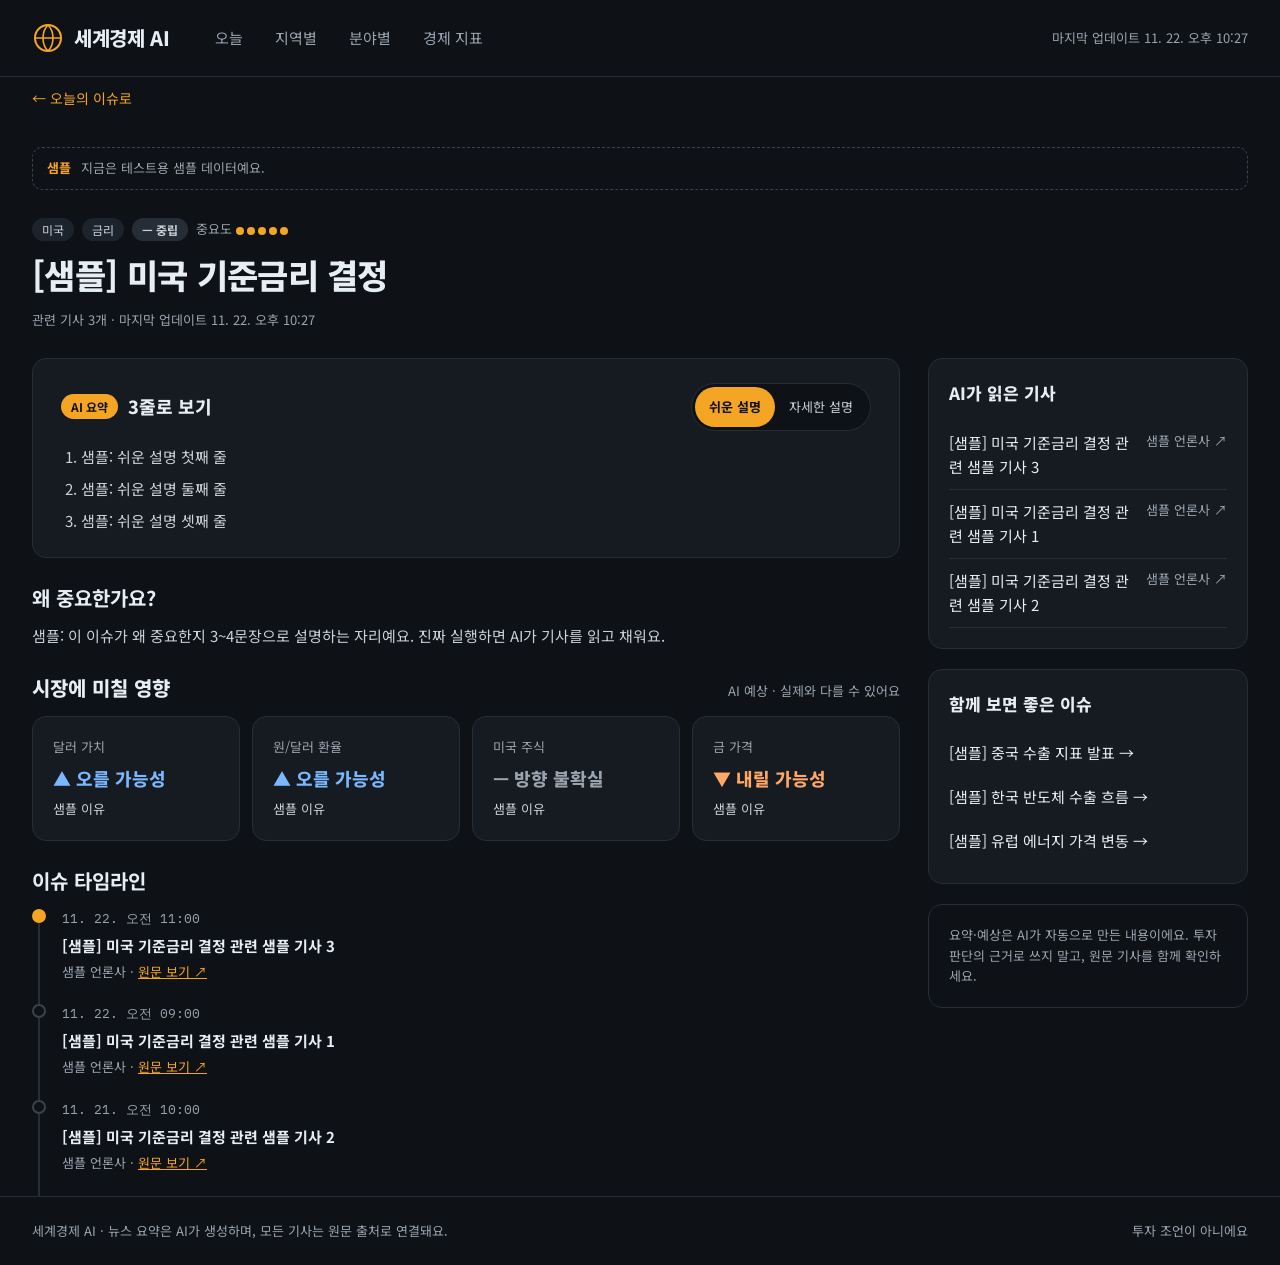
==== site/issue.html @ 6884eb8d "Add files via upload" ====
<!doctype html>
<html lang="ko">
<head>
<meta charset="utf-8">
<meta name="viewport" content="width=device-width, initial-scale=1">
<title>이슈 상세 — 세계경제 AI</title>
<link rel="preconnect" href="https://fonts.googleapis.com">
<link href="https://fonts.googleapis.com/css2?family=Noto+Sans+KR:wght@400;500;700;800&family=IBM+Plex+Mono:wght@500;600&display=swap" rel="stylesheet">
<link rel="stylesheet" href="style.css">
</head>
<body>
<header class="top">
  <div class="wrap">
    <a href="index.html" class="logo">
      <svg width="32" height="32" viewBox="0 0 32 32" fill="none" aria-hidden="true"><circle cx="16" cy="16" r="13" stroke="#F5A524" stroke-width="2"/><path d="M3 16h26M16 3c4 4 5 8.5 5 13s-1 9-5 13M16 3c-4 4-5 8.5-5 13s1 9 5 13" stroke="#F5A524" stroke-width="1.6"/></svg>
      세계경제 AI
    </a>
    <nav class="menu" aria-label="주요 메뉴">
      <a href="index.html">오늘</a>
      <a href="index.html#regions-h">지역별</a>
      <a href="index.html#sectors-h">분야별</a>
      <a href="index.html#tickers">경제 지표</a>
    </nav>
    <div class="spacer"></div>
    <span class="updated" data-updated></span>
  </div>
</header>

<main class="wrap" id="app">
  <a href="index.html" class="back">← 오늘의 이슈로</a>
  <div class="notice" data-sample hidden><b>샘플</b><span>지금은 테스트용 샘플 데이터예요.</span></div>

  <div style="display:flex;flex-direction:column;gap:12px">
    <div id="tags" style="display:flex;flex-wrap:wrap;gap:8px;align-items:center"></div>
    <h1 id="title" class="detail-title"></h1>
    <p id="meta" class="small" style="margin:0"></p>
  </div>

  <div class="columns">
    <div class="main-col" style="gap:24px">
      <section class="box summary" aria-labelledby="sum-h" style="padding:24px 28px;display:flex;flex-direction:column;gap:14px">
        <div class="section-head">
          <h2 id="sum-h" style="font-size:18px;display:flex;align-items:center;gap:10px"><span class="badge">AI 요약</span>3줄로 보기</h2>
          <div class="toggle" id="toggle" role="group" aria-label="설명 난이도">
            <button type="button" data-mode="easy" aria-pressed="true">쉬운 설명</button>
            <button type="button" data-mode="pro" aria-pressed="false">자세한 설명</button>
          </div>
        </div>
        <ol id="lines"></ol>
      </section>

      <section aria-labelledby="why-h" style="display:flex;flex-direction:column;gap:10px">
        <h2 id="why-h" style="font-size:20px">왜 중요한가요?</h2>
        <p id="why" style="margin:0;color:var(--text-2);max-width:760px"></p>
      </section>

      <section aria-labelledby="mkt-h" style="display:flex;flex-direction:column;gap:12px">
        <div class="section-head"><h2 id="mkt-h" style="font-size:20px">시장에 미칠 영향</h2><span class="small">AI 예상 · 실제와 다를 수 있어요</span></div>
        <div class="effects" id="effects"></div>
      </section>

      <section aria-labelledby="tl-h" style="display:flex;flex-direction:column;gap:12px">
        <h2 id="tl-h" style="font-size:20px">이슈 타임라인</h2>
        <ol class="timeline" id="timeline"></ol>
      </section>
    </div>

    <aside class="side-col">
      <section class="box" aria-labelledby="src-h">
        <h2 id="src-h">AI가 읽은 기사</h2>
        <ul class="src-list" id="sources"></ul>
      </section>
      <section class="box" aria-labelledby="rel-h">
        <h2 id="rel-h">함께 보면 좋은 이슈</h2>
        <div id="related"></div>
      </section>
      <section class="disclaimer">
        <p style="margin:0">요약·예상은 AI가 자동으로 만든 내용이에요. 투자 판단의 근거로 쓰지 말고, 원문 기사를 함께 확인하세요.</p>
      </section>
    </aside>
  </div>
</main>

<footer><div class="wrap">
  <span>세계경제 AI · 뉴스 요약은 AI가 생성하며, 모든 기사는 원문 출처로 연결돼요.</span>
  <span>투자 조언이 아니에요</span>
</div></footer>

<script src="app.js"></script>
<script>initIssue();</script>
</body>
</html>
---- site/style.css ----
/* 세계경제 AI — 어두운 대시보드 디자인 (첫 번째 시안) */
:root {
  --bg: #0E1116;
  --surface: #161B22;
  --chip: #1C232C;
  --line: #262D36;
  --line-strong: #3A424D;
  --text: #E6EDF3;
  --text-2: #C9D1D9;
  --muted: #9AA4AF;
  --accent: #F5A524;
  --pos: #79B8FF;
  --pos-bg: #12304D;
  --neg: #FFA766;
  --neg-bg: #3A2114;
}
* { box-sizing: border-box; }
body {
  margin: 0; background: var(--bg); color: var(--text);
  font-family: 'Noto Sans KR', system-ui, sans-serif; font-size: 15px; line-height: 1.6;
}
a { color: var(--accent); }
a:hover { color: #FFC861; }
.mono { font-family: 'IBM Plex Mono', ui-monospace, monospace; }
.sr { position: absolute; width: 1px; height: 1px; overflow: hidden; clip: rect(0 0 0 0); white-space: nowrap; }
.wrap { max-width: 1280px; margin: 0 auto; padding: 0 32px; }
@media (max-width: 640px) { .wrap { padding: 0 16px; } }

/* 머리글 */
header.top { border-bottom: 1px solid var(--line); }
header.top .wrap { padding-top: 16px; padding-bottom: 16px; display: flex; flex-wrap: wrap; align-items: center; gap: 16px 32px; }
.logo { display: flex; align-items: center; gap: 10px; color: var(--text); text-decoration: none; font-weight: 800; font-size: 20px; letter-spacing: -0.02em; }
nav.menu { display: flex; flex-wrap: wrap; gap: 4px; }
nav.menu a { padding: 10px 14px; border-radius: 8px; color: var(--muted); text-decoration: none; }
nav.menu a[aria-current="page"] { background: var(--chip); color: var(--text); font-weight: 700; }
.spacer { flex: 1 1 120px; }
.updated { font-size: 13px; color: var(--muted); }
input[type="search"] {
  width: 240px; max-width: 100%; height: 44px; padding: 0 14px; border-radius: 10px;
  border: 1px solid var(--line); background: var(--surface); color: var(--text); font: inherit; font-size: 14px;
}

main { padding-top: 28px; padding-bottom: 56px; display: flex; flex-direction: column; gap: 28px; }
.notice { display: flex; gap: 10px; padding: 10px 14px; border: 1px dashed var(--line-strong); border-radius: 10px; color: var(--muted); font-size: 13px; }
.notice b { color: var(--accent); white-space: nowrap; }

/* 지표 */
.tickers { display: grid; grid-template-columns: repeat(auto-fit, minmax(150px, 1fr)); gap: 12px; }
.ticker { background: var(--surface); border: 1px solid var(--line); border-radius: 12px; padding: 14px 16px; display: flex; flex-direction: column; gap: 6px; }
.ticker .name { font-size: 13px; color: var(--muted); }
.ticker .value { font-size: 20px; font-weight: 600; }
.ticker .row { display: flex; align-items: center; justify-content: space-between; gap: 8px; font-size: 13px; }
.up { color: var(--pos); } .down { color: var(--neg); } .flat { color: var(--muted); }

/* 공통 상자 */
.box { background: var(--surface); border: 1px solid var(--line); border-radius: 14px; padding: 20px; }
.badge { font-size: 12px; font-weight: 700; color: var(--bg); background: var(--accent); padding: 3px 10px; border-radius: 999px; }
h1, h2, h3 { margin: 0; }
.brief { border-radius: 16px; padding: 28px 32px; display: flex; flex-direction: column; gap: 16px; }
.brief h1 { font-size: 28px; line-height: 1.4; font-weight: 800; letter-spacing: -0.02em; max-width: 900px; }
.brief .facts { display: grid; grid-template-columns: repeat(auto-fit, minmax(220px, 1fr)); gap: 12px; }
.brief .fact { background: var(--bg); border-radius: 10px; padding: 14px 16px; }
.brief .fact span { display: block; font-size: 12px; color: var(--muted); }
.brief .fact b { font-weight: 700; }

.columns { display: flex; flex-wrap: wrap; gap: 28px; align-items: flex-start; }
.main-col { flex: 999 1 560px; min-width: 0; display: flex; flex-direction: column; gap: 16px; }
.side-col { flex: 1 1 320px; min-width: 0; display: flex; flex-direction: column; gap: 20px; }
.section-head { display: flex; align-items: baseline; justify-content: space-between; gap: 12px; flex-wrap: wrap; }
.section-head h2 { font-size: 22px; font-weight: 800; }
.small { font-size: 13px; color: var(--muted); }

/* 칩 */
.chips { display: flex; flex-wrap: wrap; gap: 8px; }
.chip-btn {
  min-height: 44px; padding: 0 16px; border-radius: 999px; font: inherit; font-size: 14px; cursor: pointer;
  background: var(--surface); color: var(--text-2); border: 1px solid var(--line);
}
.chip-btn[aria-pressed="true"] { background: var(--accent); color: var(--bg); border-color: var(--accent); font-weight: 700; }
.tag { padding: 2px 10px; border-radius: 999px; background: var(--chip); color: var(--text-2); font-size: 12px; }
.impact { padding: 2px 10px; border-radius: 999px; font-weight: 700; font-size: 12px; }
.impact.긍정 { background: var(--pos-bg); color: var(--pos); }
.impact.부정 { background: var(--neg-bg); color: var(--neg); }
.impact.중립 { background: var(--line); color: var(--text-2); }

/* 이슈 카드 */
.issue { background: var(--surface); border: 1px solid var(--line); border-radius: 14px; padding: 22px 24px; display: flex; gap: 20px; }
.issue .rank { font-size: 28px; font-weight: 600; color: var(--accent); width: 32px; flex: none; line-height: 1.1; }
.issue .body { flex: 1; min-width: 0; display: flex; flex-direction: column; gap: 10px; }
.issue .meta { display: flex; flex-wrap: wrap; align-items: center; gap: 8px; font-size: 12px; }
.issue h3 { font-size: 19px; font-weight: 700; line-height: 1.4; }
.issue ul { margin: 0; padding: 0; list-style: none; display: flex; flex-direction: column; gap: 4px; color: var(--text-2); font-size: 14px; }
.issue ul strong { color: var(--muted); font-weight: 500; margin-right: 8px; }
.issue .foot { display: flex; flex-wrap: wrap; align-items: center; gap: 16px; font-size: 13px; color: var(--muted); }
.issue .foot a { font-weight: 700; text-decoration: none; padding: 10px 0; margin-left: auto; }
.dots { display: inline-flex; gap: 3px; vertical-align: middle; }
.dots i { width: 8px; height: 8px; border-radius: 50%; background: var(--line-strong); }
.dots i.on { background: var(--accent); }
.empty { text-align: center; color: var(--muted); padding: 32px; }

/* 사이드 */
.side-col h2 { font-size: 17px; font-weight: 800; margin-bottom: 14px; }
.region-grid { display: grid; grid-template-columns: repeat(2, minmax(0, 1fr)); gap: 8px; }
.region-btn {
  text-align: left; min-height: 64px; padding: 10px 12px; border-radius: 10px; border: 1px solid var(--line);
  background: var(--bg); color: var(--text); font: inherit; cursor: pointer; display: flex; flex-direction: column; gap: 2px;
}
.region-btn small { font-size: 12px; }
.bar { display: flex; height: 8px; border-radius: 999px; overflow: hidden; background: var(--line); }
.bar .p { background: var(--pos); } .bar .n { background: #B5561F; }
.sector { display: flex; flex-direction: column; gap: 6px; margin-bottom: 12px; }
.sector .label { display: flex; justify-content: space-between; font-size: 14px; }
.legend { display: flex; gap: 16px; font-size: 12px; color: var(--muted); }
.legend span::before { content: ""; display: inline-block; width: 10px; height: 10px; border-radius: 2px; margin-right: 6px; vertical-align: -1px; }
.legend .lp::before { background: var(--pos); } .legend .ln::before { background: #B5561F; }
.disclaimer { border: 1px solid var(--line); border-radius: 14px; padding: 20px; font-size: 13px; color: var(--muted); }
.disclaimer h2 { font-size: 15px; color: var(--text); margin-bottom: 8px; }

footer { border-top: 1px solid var(--line); }
footer .wrap { padding-top: 24px; padding-bottom: 24px; display: flex; flex-wrap: wrap; justify-content: space-between; gap: 12px; font-size: 13px; color: var(--muted); }

/* 상세 페이지 */
.back { align-self: flex-start; text-decoration: none; font-size: 14px; padding: 10px 0; }
.detail-title { font-size: 34px; line-height: 1.3; font-weight: 800; letter-spacing: -0.02em; }
.toggle { display: flex; background: var(--bg); border: 1px solid var(--line); border-radius: 999px; padding: 3px; }
.toggle button { min-height: 40px; padding: 0 14px; border-radius: 999px; border: 0; font: inherit; font-size: 13px; cursor: pointer; background: transparent; color: var(--text-2); }
.toggle button[aria-pressed="true"] { background: var(--accent); color: var(--bg); font-weight: 700; }
.summary ol { margin: 0; padding-left: 20px; display: flex; flex-direction: column; gap: 8px; color: var(--text-2); }
.effects { display: grid; grid-template-columns: repeat(auto-fit, minmax(200px, 1fr)); gap: 12px; }
.effect { display: flex; flex-direction: column; gap: 6px; }
.effect .dir { font-size: 18px; font-weight: 800; }
.timeline { margin: 0; padding: 0; list-style: none; }
.timeline li { display: flex; gap: 16px; }
.timeline .rail { display: flex; flex-direction: column; align-items: center; width: 14px; flex: none; }
.timeline .rail i { width: 14px; height: 14px; border-radius: 50%; border: 2px solid var(--line-strong); background: var(--bg); }
.timeline li:first-child .rail i { background: var(--accent); border-color: var(--accent); }
.timeline .rail span { flex: 1; width: 2px; background: var(--line); }
.timeline .item { padding-bottom: 22px; display: flex; flex-direction: column; gap: 4px; min-width: 0; }
.src-list { margin: 0; padding: 0; list-style: none; }
.src-list a { display: flex; justify-content: space-between; gap: 12px; padding: 10px 0; border-bottom: 1px solid var(--line); text-decoration: none; color: var(--text); }
.src-list a span:last-child { color: var(--muted); font-size: 13px; flex: none; }
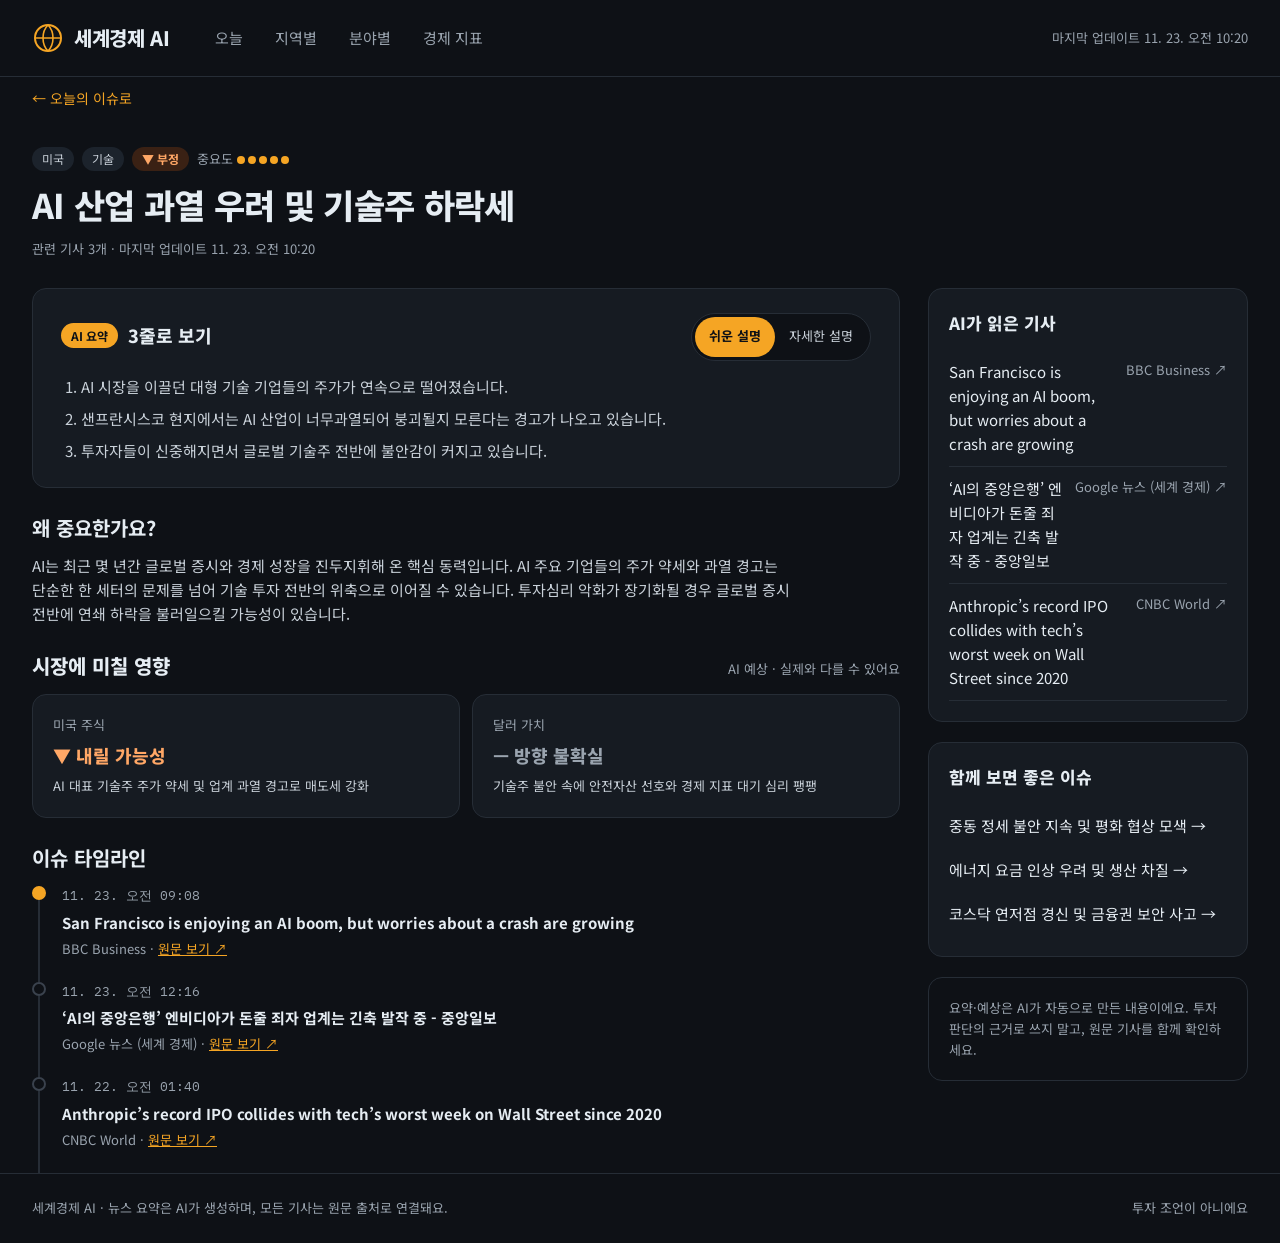
==== commit fea7e02a: "Add files via upload" ====
--- a/site/issue.html
+++ b/site/issue.html
@@ -22,12 +22,14 @@
       <a href="index.html#tickers">경제 지표</a>
     </nav>
     <div class="spacer"></div>
+    <div class="datenav" data-datenav hidden></div>
     <span class="updated" data-updated></span>
   </div>
 </header>
 
 <main class="wrap" id="app">
-  <a href="index.html" class="back">← 오늘의 이슈로</a>
+  <a href="index.html" class="back" data-keep-date>← 오늘의 이슈로</a>
+  <div class="notice past" data-past hidden><b>지난 기록</b><span></span><a href="index.html">최신으로 가기 →</a></div>
   <div class="notice" data-sample hidden><b>샘플</b><span>지금은 테스트용 샘플 데이터예요.</span></div>
 
   <div style="display:flex;flex-direction:column;gap:12px">
--- a/site/style.css
+++ b/site/style.css
@@ -15,6 +15,7 @@
   --neg-bg: #3A2114;
 }
 * { box-sizing: border-box; }
+[hidden] { display: none !important; }
 body {
   margin: 0; background: var(--bg); color: var(--text);
   font-family: 'Noto Sans KR', system-ui, sans-serif; font-size: 15px; line-height: 1.6;
@@ -139,3 +140,27 @@
 .src-list { margin: 0; padding: 0; list-style: none; }
 .src-list a { display: flex; justify-content: space-between; gap: 12px; padding: 10px 0; border-bottom: 1px solid var(--line); text-decoration: none; color: var(--text); }
 .src-list a span:last-child { color: var(--muted); font-size: 13px; flex: none; }
+
+/* 더 많은 이슈 목록 */
+.more-list { margin: 0; padding: 0; list-style: none; }
+.more-list a { display: flex; gap: 14px; align-items: center; padding: 12px 0; border-bottom: 1px solid var(--line); color: var(--text); text-decoration: none; }
+.more-list li:last-child a { border-bottom: 0; }
+.more-list .rank-s { color: var(--accent); width: 24px; flex: none; font-weight: 600; }
+.more-list .t { flex: 1; min-width: 0; font-weight: 700; }
+.more-list .t small { display: block; font-weight: 400; color: var(--muted); font-size: 13px; }
+.more-list .meta-s { display: flex; gap: 6px; flex: none; flex-wrap: wrap; justify-content: flex-end; }
+
+/* 날짜 고르기 */
+.datenav { display: flex; align-items: center; gap: 6px; }
+.datenav[hidden] { display: none; }
+.dn-btn {
+  width: 44px; height: 44px; border-radius: 10px; border: 1px solid var(--line); background: var(--surface);
+  color: var(--text); font: inherit; cursor: pointer;
+}
+.dn-btn:disabled { color: var(--line-strong); cursor: default; }
+.dn-select {
+  height: 44px; padding: 0 12px; border-radius: 10px; border: 1px solid var(--line); background: var(--surface);
+  color: var(--text); font: inherit; font-size: 14px; cursor: pointer;
+}
+.notice.past { border-style: solid; border-color: var(--accent); align-items: center; flex-wrap: wrap; }
+.notice.past a { margin-left: auto; font-weight: 700; text-decoration: none; }
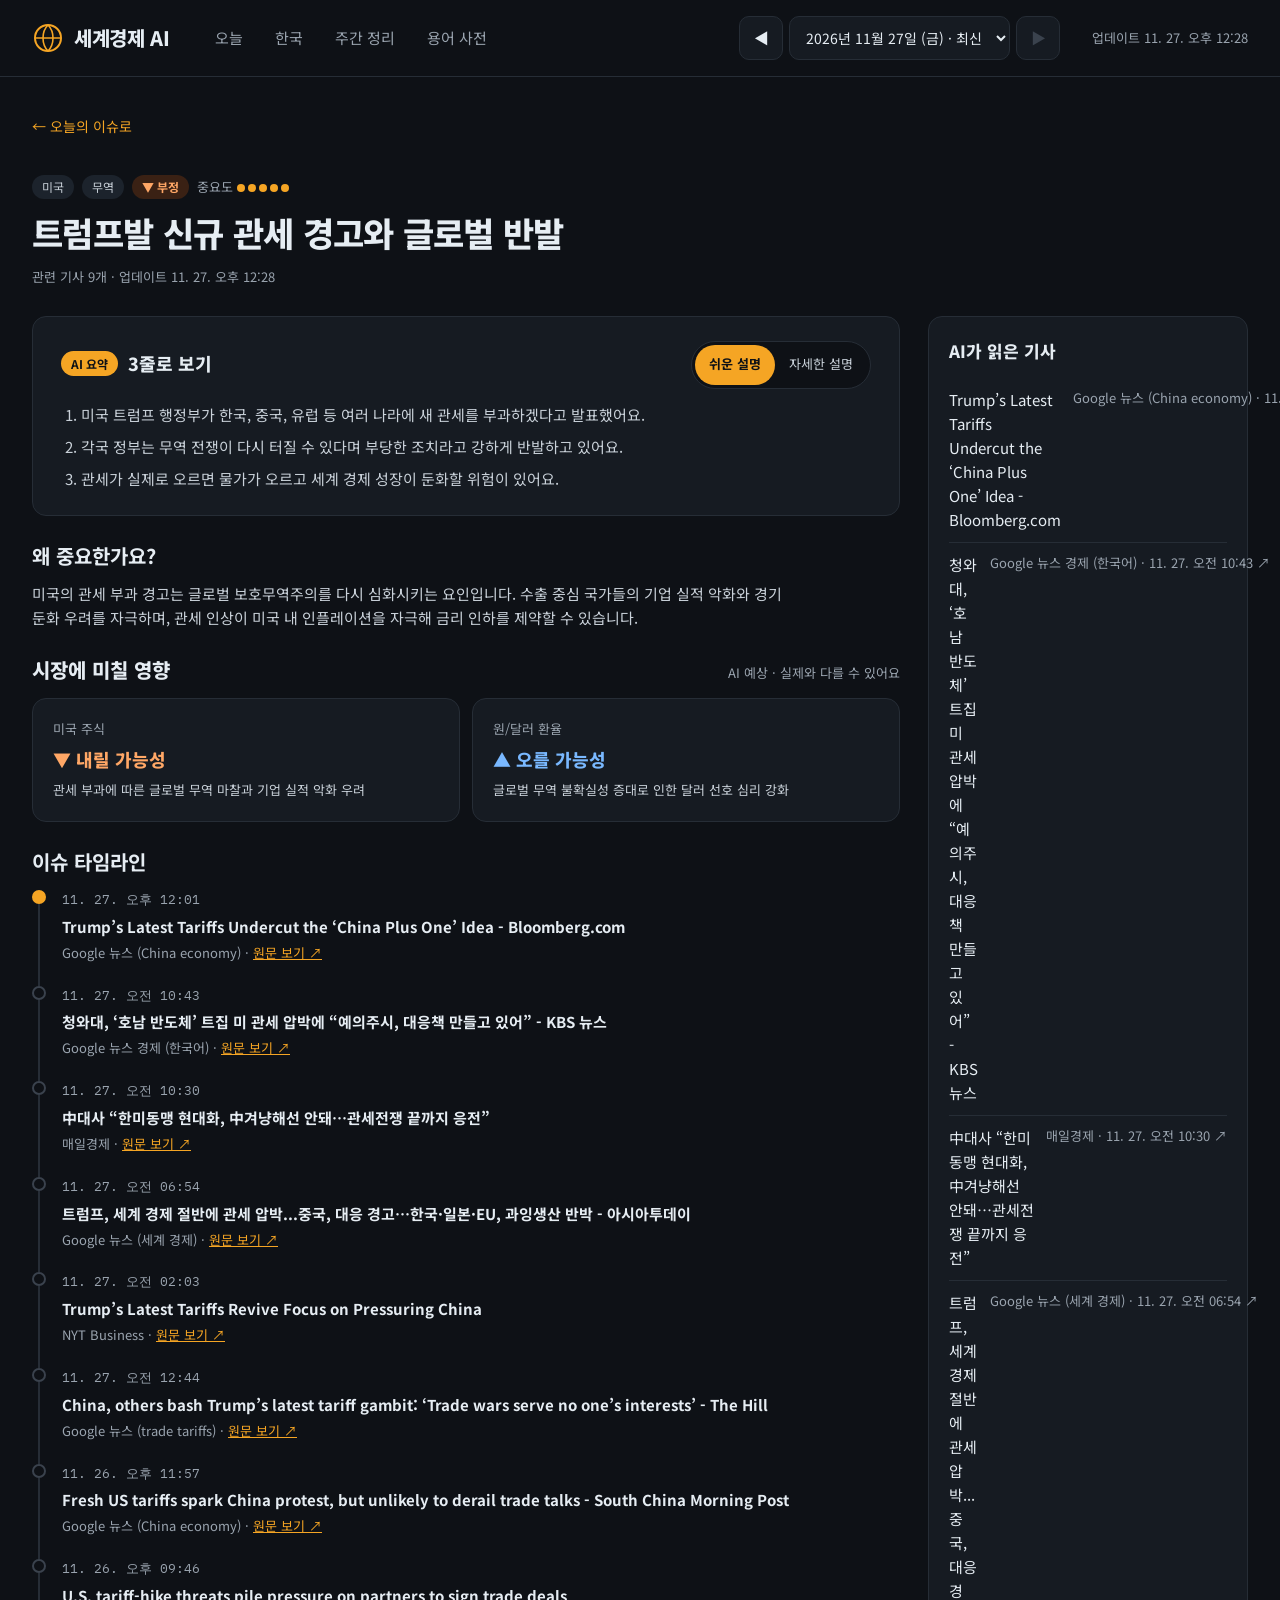
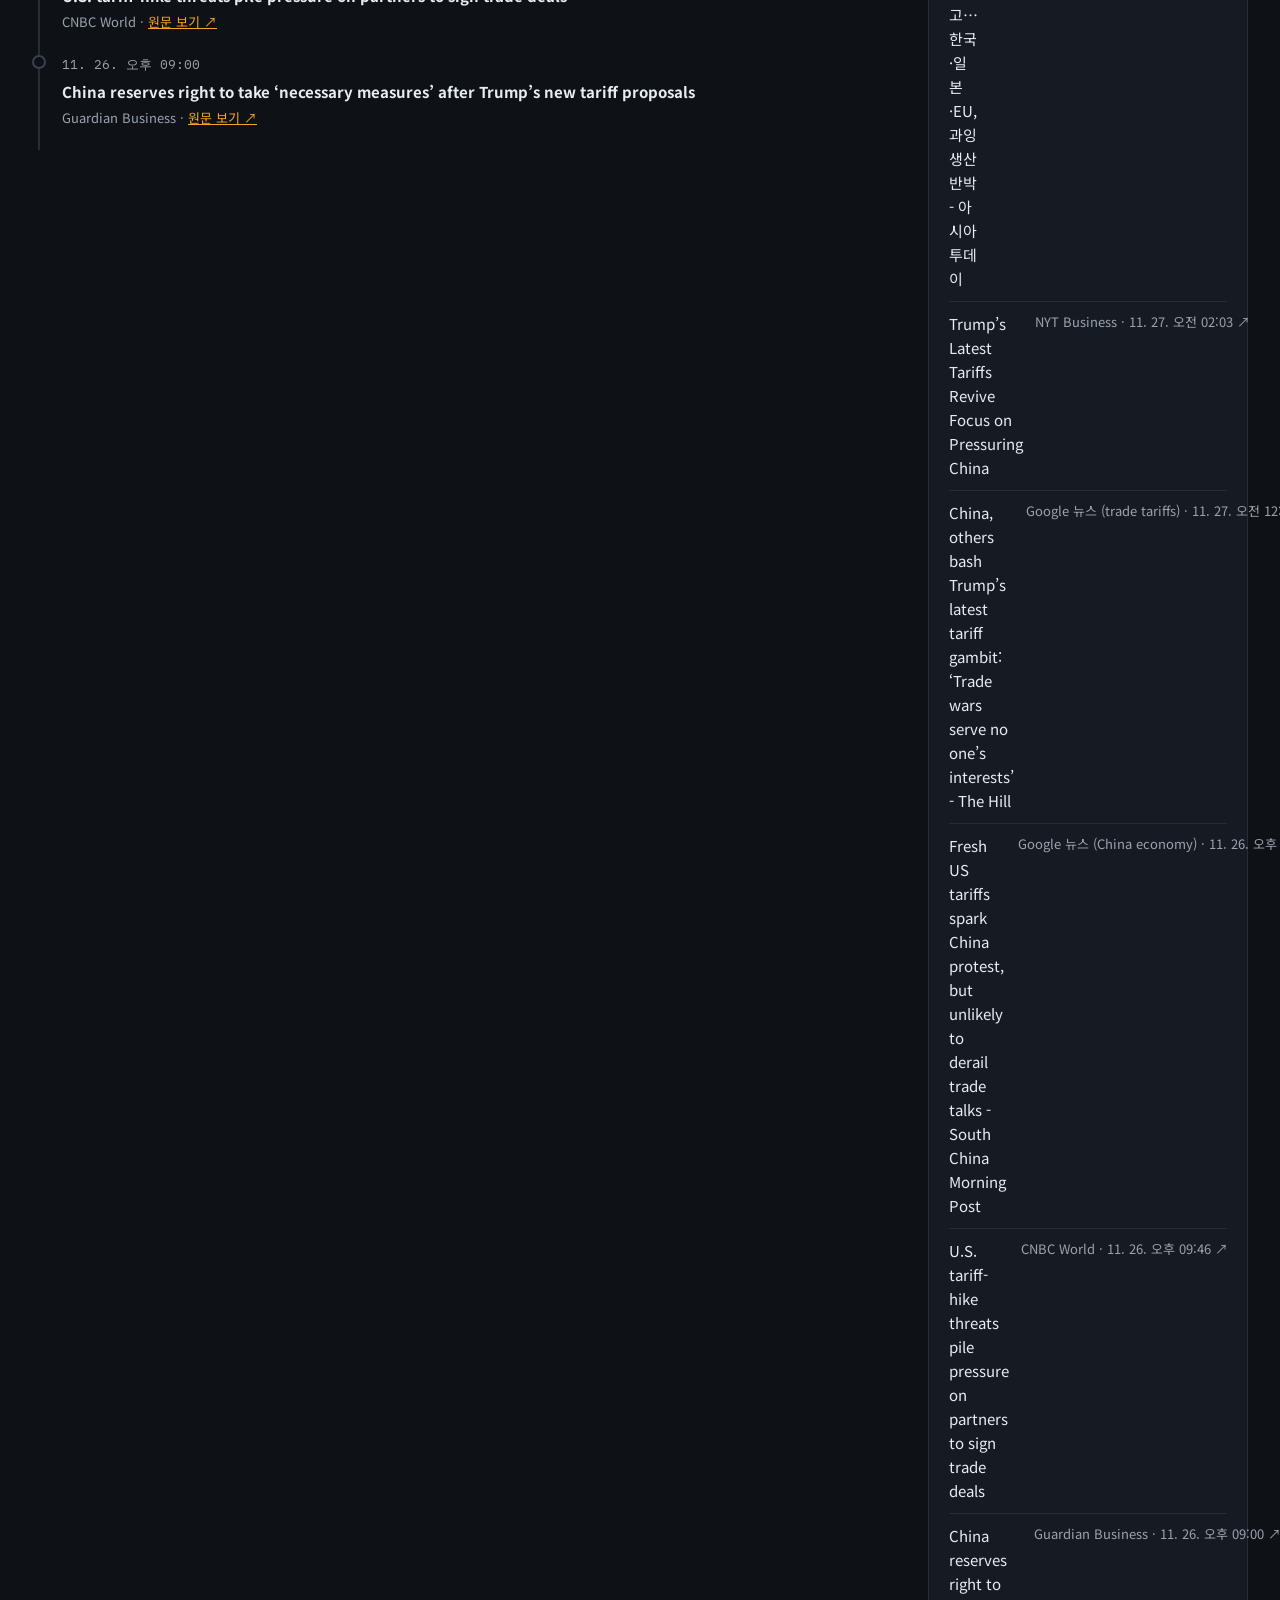
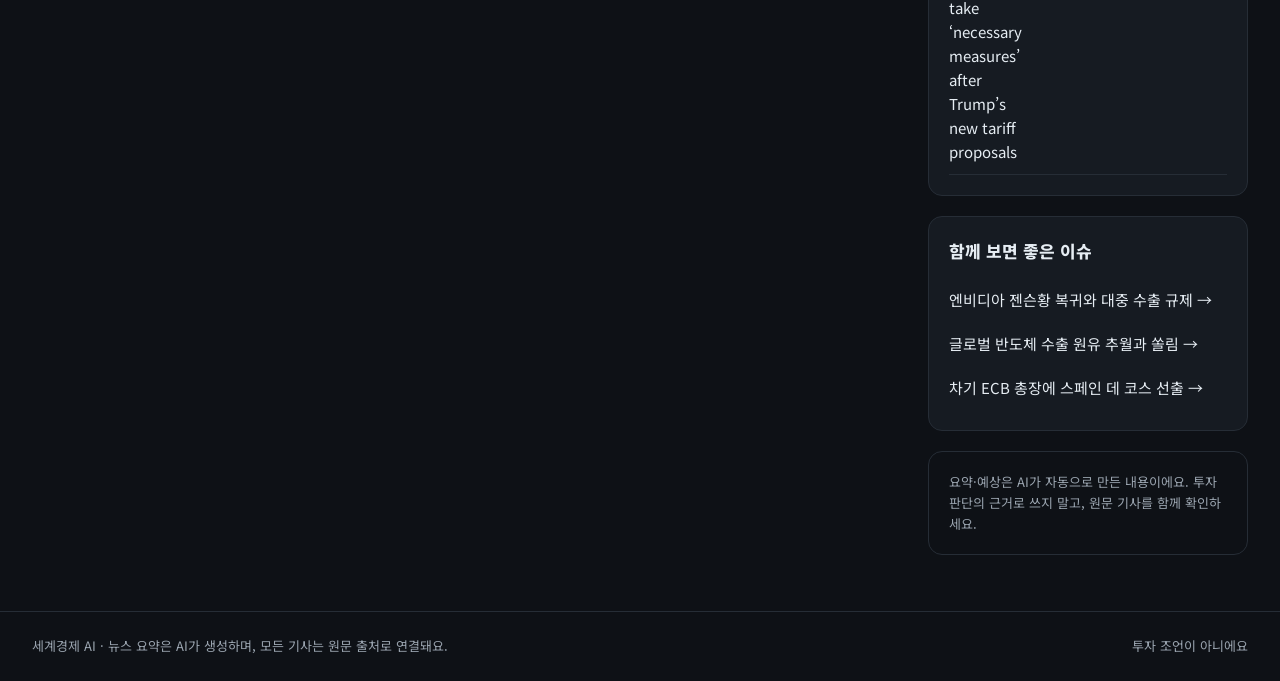
==== commit eacb0f72: "Add files via upload" ====
--- a/site/issue.html
+++ b/site/issue.html
@@ -2,35 +2,27 @@
 <html lang="ko">
 <head>
 <meta charset="utf-8">
-<meta name="viewport" content="width=device-width, initial-scale=1">
+<meta name="viewport" content="width=device-width, initial-scale=1, viewport-fit=cover">
 <title>이슈 상세 — 세계경제 AI</title>
+<meta name="description" content="AI가 매일 세계 경제 뉴스를 읽고 정리하는 대시보드">
+<meta name="theme-color" content="#0E1116">
+<link rel="manifest" href="manifest.webmanifest">
+<link rel="icon" href="icons/icon-192.png" type="image/png">
+<link rel="apple-touch-icon" href="icons/apple-touch-icon.png">
+<meta name="apple-mobile-web-app-capable" content="yes">
+<meta name="apple-mobile-web-app-title" content="경제 AI">
+<meta name="apple-mobile-web-app-status-bar-style" content="black-translucent">
 <link rel="preconnect" href="https://fonts.googleapis.com">
 <link href="https://fonts.googleapis.com/css2?family=Noto+Sans+KR:wght@400;500;700;800&family=IBM+Plex+Mono:wght@500;600&display=swap" rel="stylesheet">
 <link rel="stylesheet" href="style.css">
 </head>
 <body>
-<header class="top">
-  <div class="wrap">
-    <a href="index.html" class="logo">
-      <svg width="32" height="32" viewBox="0 0 32 32" fill="none" aria-hidden="true"><circle cx="16" cy="16" r="13" stroke="#F5A524" stroke-width="2"/><path d="M3 16h26M16 3c4 4 5 8.5 5 13s-1 9-5 13M16 3c-4 4-5 8.5-5 13s1 9 5 13" stroke="#F5A524" stroke-width="1.6"/></svg>
-      세계경제 AI
-    </a>
-    <nav class="menu" aria-label="주요 메뉴">
-      <a href="index.html">오늘</a>
-      <a href="index.html#regions-h">지역별</a>
-      <a href="index.html#sectors-h">분야별</a>
-      <a href="index.html#tickers">경제 지표</a>
-    </nav>
-    <div class="spacer"></div>
-    <div class="datenav" data-datenav hidden></div>
-    <span class="updated" data-updated></span>
-  </div>
-</header>
+<header data-page="issue"></header>
 
 <main class="wrap" id="app">
   <a href="index.html" class="back" data-keep-date>← 오늘의 이슈로</a>
   <div class="notice past" data-past hidden><b>지난 기록</b><span></span><a href="index.html">최신으로 가기 →</a></div>
-  <div class="notice" data-sample hidden><b>샘플</b><span>지금은 테스트용 샘플 데이터예요.</span></div>
+  <div class="notice" data-sample hidden><b>샘플</b><span>지금은 테스트용 샘플 데이터예요. 진짜로 실행하면 AI가 수집한 내용으로 바뀌어요.</span></div>
 
   <div style="display:flex;flex-direction:column;gap:12px">
     <div id="tags" style="display:flex;flex-wrap:wrap;gap:8px;align-items:center"></div>
@@ -49,6 +41,11 @@
           </div>
         </div>
         <ol id="lines"></ol>
+      </section>
+
+      <section class="box korea-brief" id="to-korea" aria-labelledby="tk-h" hidden>
+        <div class="section-head"><h2 id="tk-h">한국에는 어떤 영향?</h2><span data-impact></span></div>
+        <p></p>
       </section>
 
       <section aria-labelledby="why-h" style="display:flex;flex-direction:column;gap:10px">
--- a/site/style.css
+++ b/site/style.css
@@ -164,3 +164,127 @@
 }
 .notice.past { border-style: solid; border-color: var(--accent); align-items: center; flex-wrap: wrap; }
 .notice.past a { margin-left: auto; font-weight: 700; text-decoration: none; }
+
+/* ───────── v3: 메뉴·새 화면·용어·그래프·앱 ───────── */
+.logo span { white-space: nowrap; }
+nav.menu { overflow-x: auto; scrollbar-width: none; flex-wrap: nowrap; }
+nav.menu::-webkit-scrollbar { display: none; }
+nav.menu a { white-space: nowrap; }
+.install-btn, .search-main { font: inherit; }
+.install-btn { min-height: 44px; padding: 0 14px; border-radius: 10px; border: 1px solid var(--accent); background: transparent; color: var(--accent); font-weight: 700; cursor: pointer; }
+.search-main { width: 100%; max-width: 420px; height: 44px; padding: 0 14px; border-radius: 10px; border: 1px solid var(--line); background: var(--surface); color: var(--text); font-size: 15px; }
+.updated { white-space: nowrap; }
+
+button.ticker { font: inherit; color: inherit; text-align: left; cursor: pointer; width: 100%; }
+button.ticker:hover { border-color: var(--line-strong); }
+button.ticker:focus-visible { outline: 2px solid var(--accent); outline-offset: 2px; }
+.ticker .zoom { color: var(--line-strong); font-size: 12px; }
+button.ticker:hover .zoom { color: var(--accent); }
+
+.page-head { display: flex; flex-direction: column; gap: 6px; }
+.page-head h1 { font-size: 30px; font-weight: 800; letter-spacing: -0.02em; }
+.lead { margin: 0; font-size: 19px; line-height: 1.7; color: var(--text); }
+.brief-title { font-size: 26px; font-weight: 800; line-height: 1.4; }
+.korea-brief { display: flex; flex-direction: column; gap: 10px; border-color: #2F3A48; }
+.korea-brief h2 { font-size: 18px; font-weight: 800; }
+.korea-brief p { margin: 0; color: var(--text-2); }
+.more-link { font-weight: 700; text-decoration: none; font-size: 14px; padding: 6px 0; align-self: flex-start; }
+.rel-link { display: block; padding: 10px 0; text-decoration: none; color: var(--text); }
+
+/* 한국·주간 카드 */
+.kpoints { display: grid; grid-template-columns: repeat(auto-fit, minmax(300px, 1fr)); gap: 14px; }
+.kpoint { display: flex; flex-direction: column; gap: 8px; }
+.kpoint .meta { display: flex; gap: 8px; align-items: center; flex-wrap: wrap; font-size: 12px; }
+.kpoint h3 { font-size: 18px; font-weight: 700; line-height: 1.4; }
+.kpoint p { margin: 0; color: var(--text-2); font-size: 14px; }
+.kpoint .easy { background: var(--bg); border-radius: 10px; padding: 10px 12px; }
+.kpoint .easy b { color: var(--accent); margin-right: 6px; font-size: 13px; }
+.rank-s { color: var(--accent); font-weight: 600; }
+.w2k-list { margin: 0; padding: 0; list-style: none; display: flex; flex-direction: column; gap: 12px; }
+.w2k { background: var(--surface); border: 1px solid var(--line); border-radius: 14px; padding: 16px 18px; display: flex; flex-direction: column; gap: 6px; }
+.w2k-from { font-weight: 700; }
+.w2k-from a { color: var(--text); text-decoration-color: var(--line-strong); }
+.w2k-arrow { color: var(--accent); font-weight: 800; }
+.w2k-to { color: var(--text-2); font-size: 14px; }
+.w2k-to .small { margin-top: 6px; display: flex; gap: 8px; align-items: center; flex-wrap: wrap; }
+.ksectors { display: flex; flex-direction: column; gap: 10px; }
+.ksector { display: grid; grid-template-columns: auto auto 1fr; gap: 4px 10px; align-items: center; padding-bottom: 10px; border-bottom: 1px solid var(--line); }
+.ksector:last-child { border-bottom: 0; padding-bottom: 0; }
+.ksector .small { grid-column: 1 / -1; }
+.watch { margin: 0; padding-left: 18px; display: flex; flex-direction: column; gap: 6px; color: var(--text-2); font-size: 14px; }
+.day-links { display: flex; flex-wrap: wrap; gap: 6px; }
+.chip-link { font-size: 13px; text-decoration: none; padding: 6px 10px; border-radius: 999px; background: var(--chip); }
+
+/* 📖 용어 */
+button.term {
+  font: inherit; color: inherit; background: none; border: 0; padding: 0; cursor: help;
+  text-decoration: underline dotted var(--accent); text-decoration-thickness: 2px; text-underline-offset: 3px;
+}
+button.term:hover { color: var(--accent); }
+.term-chips { display: flex; flex-wrap: wrap; gap: 8px; margin-bottom: 10px; }
+button.chip-term { text-decoration: none; padding: 8px 12px; border-radius: 999px; background: var(--chip); border: 1px solid var(--line); font-size: 14px; min-height: 40px; }
+.term-pop {
+  position: fixed; z-index: 50; left: 50%; bottom: 24px; transform: translateX(-50%);
+  width: min(440px, calc(100vw - 32px)); background: #1F2630; border: 1px solid var(--line-strong); border-radius: 16px;
+  padding: 16px 18px; box-shadow: 0 12px 40px rgba(0,0,0,.5); display: flex; flex-direction: column; gap: 8px;
+}
+.term-pop p { margin: 0; }
+.tp-head { display: flex; align-items: center; gap: 10px; }
+.tp-head b { font-size: 17px; }
+.tp-close { margin-left: auto; width: 40px; height: 40px; border-radius: 10px; border: 1px solid var(--line); background: transparent; color: var(--text); cursor: pointer; font: inherit; }
+.g-tools { display: flex; flex-wrap: wrap; gap: 10px; align-items: center; }
+.g-list { display: grid; grid-template-columns: repeat(auto-fit, minmax(320px, 1fr)); gap: 14px; }
+.gterm { display: flex; flex-direction: column; gap: 8px; scroll-margin-top: 20px; }
+.gterm-head { display: flex; align-items: baseline; gap: 10px; flex-wrap: wrap; }
+.gterm h2 { font-size: 20px; font-weight: 800; }
+.gterm p { margin: 0; color: var(--text-2); }
+.gterm.flash { border-color: var(--accent); }
+
+/* 📈 큰 그래프 */
+.chart-modal {
+  width: min(760px, calc(100vw - 24px)); max-height: calc(100vh - 24px); padding: 20px 22px; border-radius: 18px;
+  border: 1px solid var(--line-strong); background: var(--surface); color: var(--text);
+}
+.chart-modal::backdrop { background: rgba(0,0,0,.6); }
+.chart-head { display: flex; align-items: center; gap: 12px; margin-bottom: 12px; }
+.chart-head h2 { font-size: 20px; font-weight: 800; }
+.chart-head .tp-close { margin-left: auto; }
+.chart-top { display: flex; flex-wrap: wrap; justify-content: space-between; gap: 12px; align-items: flex-end; margin-bottom: 12px; }
+.chart-val { font-size: 26px; font-weight: 600; }
+.chart-wrap { position: relative; }
+.chart-wrap svg { width: 100%; height: 260px; display: block; touch-action: pan-y; }
+.chart-wrap .grid { stroke: var(--line); stroke-dasharray: 4 4; }
+.chart-wrap .cross { stroke: var(--muted); stroke-width: 1; }
+.chart-tip { position: absolute; top: 0; width: 120px; text-align: center; font-size: 12px; background: var(--bg); border: 1px solid var(--line-strong); border-radius: 8px; padding: 4px 6px; pointer-events: none; }
+
+/* 📱 휴대폰 */
+@media (max-width: 640px) {
+  header.top .wrap { gap: 10px 12px; }
+  .logo { font-size: 18px; }
+  nav.menu { order: 5; width: 100%; }
+  .datenav { order: 6; width: 100%; }
+  .dn-select { flex: 1; min-width: 0; }
+  .updated { display: none; }
+  main { padding-top: 18px; gap: 20px; }
+  .tickers { grid-template-columns: repeat(2, minmax(0, 1fr)); gap: 8px; }
+  .ticker { padding: 12px; }
+  .ticker .value { font-size: 17px; }
+  .ticker svg { display: none; }
+  .brief { padding: 20px; }
+  .brief h1 { font-size: 21px; }
+  .lead { font-size: 17px; }
+  .issue { padding: 18px; gap: 12px; }
+  .issue .rank { width: 22px; font-size: 22px; }
+  .detail-title, .page-head h1 { font-size: 26px; }
+  .kpoints, .g-list { grid-template-columns: 1fr; }
+  .chart-wrap svg { height: 200px; }
+  .chart-modal { padding: 16px; }
+  footer .wrap { padding-bottom: calc(24px + env(safe-area-inset-bottom)); }
+}
+
+main.wrap { padding-top: 28px; padding-bottom: 56px; }
+header.top .spacer { flex: 1 1 0; }
+.w2k-tag { display: inline-block; font-size: 11px; font-weight: 700; padding: 1px 8px; border-radius: 999px; margin-right: 6px; vertical-align: 1px; }
+.w2k-tag.world { background: var(--chip); color: var(--text-2); }
+.w2k-tag.kr { background: #3A2E12; color: var(--accent); }
+@media (max-width: 640px) { main.wrap { padding-top: 18px; } }
